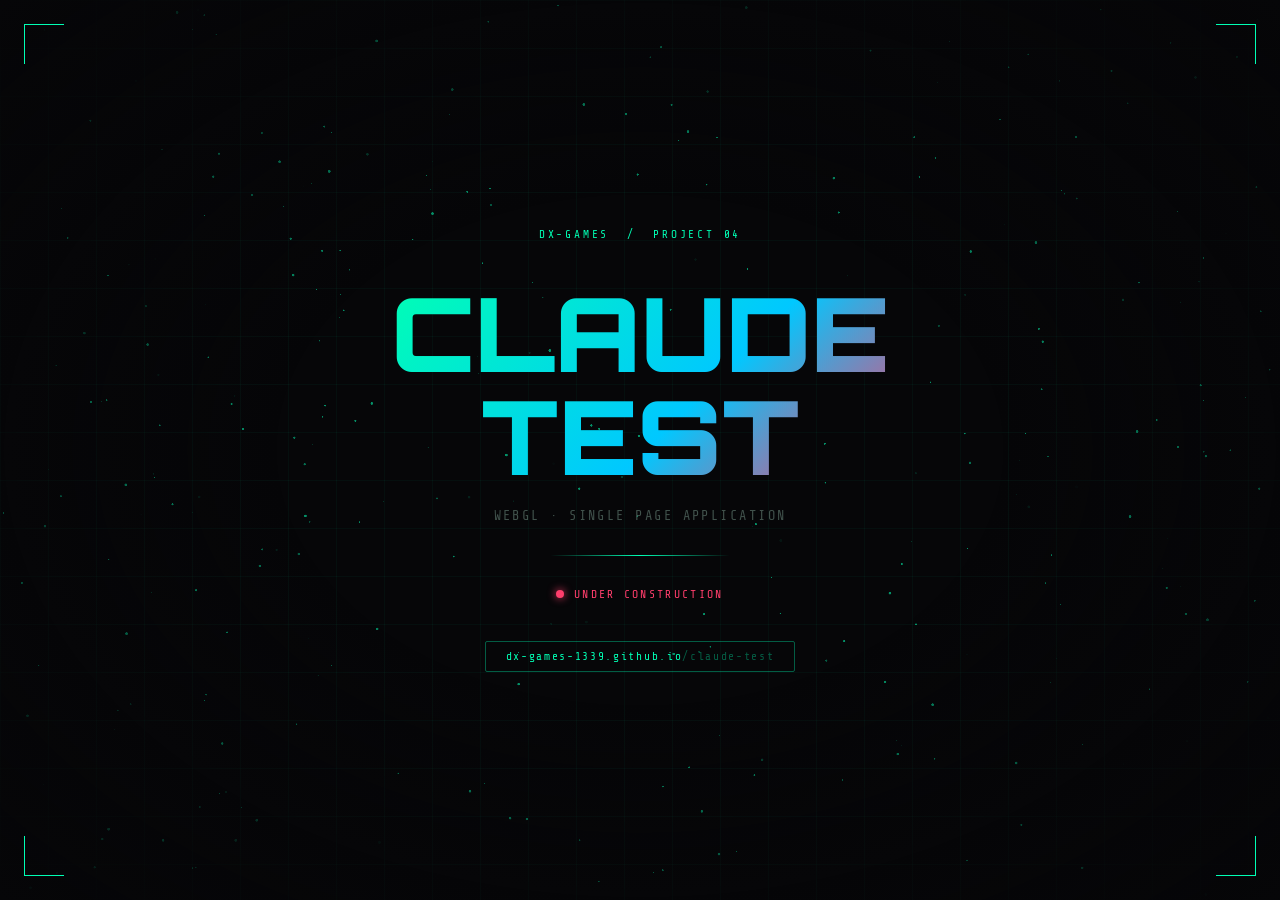
==== claude-test/index.html @ 75959285 "Create index.html" ====
<!DOCTYPE html>
<html lang="en">
<head>
  <meta charset="UTF-8" />
  <meta name="viewport" content="width=device-width, initial-scale=1.0" />
  <title>claude-test — dx-games</title>
  <style>
    @import url('https://fonts.googleapis.com/css2?family=Share+Tech+Mono&family=Orbitron:wght@400;700;900&display=swap');

    :root {
      --bg: #060608;
      --grid: rgba(0, 255, 180, 0.04);
      --accent: #00ffb4;
      --accent2: #ff3e6c;
      --dim: rgba(0, 255, 180, 0.35);
      --text: #c8ffe8;
      --muted: rgba(200, 255, 232, 0.3);
    }

    *, *::before, *::after { box-sizing: border-box; margin: 0; padding: 0; }

    html, body {
      width: 100%; height: 100%;
      background: var(--bg);
      color: var(--text);
      font-family: 'Share Tech Mono', monospace;
      overflow: hidden;
    }

    /* ── WebGL canvas ── */
    #glcanvas {
      position: fixed;
      inset: 0;
      width: 100%; height: 100%;
      display: block;
      z-index: 0;
    }

    /* ── grid overlay ── */
    .grid {
      position: fixed;
      inset: 0;
      background-image:
        linear-gradient(var(--grid) 1px, transparent 1px),
        linear-gradient(90deg, var(--grid) 1px, transparent 1px);
      background-size: 48px 48px;
      z-index: 1;
      pointer-events: none;
    }

    /* ── vignette ── */
    .vignette {
      position: fixed;
      inset: 0;
      background: radial-gradient(ellipse at center, transparent 40%, #060608 100%);
      z-index: 2;
      pointer-events: none;
    }

    /* ── main content ── */
    main {
      position: relative;
      z-index: 3;
      width: 100%; height: 100%;
      display: flex;
      flex-direction: column;
      align-items: center;
      justify-content: center;
      gap: 0;
      padding: 2rem;
    }

    .tag {
      font-family: 'Share Tech Mono', monospace;
      font-size: 0.7rem;
      letter-spacing: 0.25em;
      color: var(--accent);
      text-transform: uppercase;
      opacity: 0;
      animation: fadeUp 0.6s ease forwards 0.2s;
    }

    h1 {
      font-family: 'Orbitron', sans-serif;
      font-weight: 900;
      font-size: clamp(2.8rem, 8vw, 7rem);
      line-height: 1;
      text-align: center;
      margin: 0.4em 0 0.2em;
      background: linear-gradient(135deg, var(--accent) 0%, #00c8ff 60%, var(--accent2) 100%);
      -webkit-background-clip: text;
      -webkit-text-fill-color: transparent;
      background-clip: text;
      opacity: 0;
      animation: fadeUp 0.7s ease forwards 0.4s;
    }

    .sub {
      font-size: 0.85rem;
      letter-spacing: 0.18em;
      color: var(--muted);
      text-transform: uppercase;
      opacity: 0;
      animation: fadeUp 0.7s ease forwards 0.65s;
    }

    .divider {
      width: 180px;
      height: 1px;
      background: linear-gradient(90deg, transparent, var(--accent), transparent);
      margin: 2rem auto;
      opacity: 0;
      animation: fadeIn 1s ease forwards 0.9s;
    }

    .status-row {
      display: flex;
      align-items: center;
      gap: 0.6rem;
      opacity: 0;
      animation: fadeUp 0.6s ease forwards 1.1s;
    }

    .dot {
      width: 8px; height: 8px;
      border-radius: 50%;
      background: var(--accent2);
      box-shadow: 0 0 8px var(--accent2);
      animation: pulse 1.8s ease-in-out infinite;
    }

    .status-text {
      font-size: 0.72rem;
      letter-spacing: 0.2em;
      color: var(--accent2);
      text-transform: uppercase;
    }

    .url-badge {
      margin-top: 2.5rem;
      padding: 0.5rem 1.2rem;
      border: 1px solid var(--dim);
      border-radius: 2px;
      font-size: 0.7rem;
      letter-spacing: 0.15em;
      color: var(--dim);
      opacity: 0;
      animation: fadeUp 0.6s ease forwards 1.3s;
    }

    .url-badge span { color: var(--accent); }

    /* ── corner decorations ── */
    .corner {
      position: fixed;
      width: 40px; height: 40px;
      z-index: 4;
    }
    .corner::before, .corner::after {
      content: '';
      position: absolute;
      background: var(--accent);
    }
    .corner::before { width: 100%; height: 1px; }
    .corner::after  { width: 1px; height: 100%; }

    .corner.tl { top: 24px; left: 24px; }
    .corner.tr { top: 24px; right: 24px; transform: scaleX(-1); }
    .corner.bl { bottom: 24px; left: 24px; transform: scaleY(-1); }
    .corner.br { bottom: 24px; right: 24px; transform: scale(-1); }

    @keyframes fadeUp {
      from { opacity: 0; transform: translateY(16px); }
      to   { opacity: 1; transform: translateY(0); }
    }
    @keyframes fadeIn {
      from { opacity: 0; }
      to   { opacity: 1; }
    }
    @keyframes pulse {
      0%, 100% { opacity: 1; }
      50%       { opacity: 0.3; }
    }
  </style>
</head>
<body>

  <canvas id="glcanvas"></canvas>
  <div class="grid"></div>
  <div class="vignette"></div>

  <div class="corner tl"></div>
  <div class="corner tr"></div>
  <div class="corner bl"></div>
  <div class="corner br"></div>

  <main>
    <p class="tag">dx-games &nbsp;/&nbsp; project 04</p>
    <h1>CLAUDE<br>TEST</h1>
    <p class="sub">WebGL · Single Page Application</p>
    <div class="divider"></div>
    <div class="status-row">
      <div class="dot"></div>
      <span class="status-text">Under Construction</span>
    </div>
    <div class="url-badge">
      <span>dx-games-1339.github.io</span>/claude-test
    </div>
  </main>

  <script>
    /* ── Minimal WebGL particle field ── */
    const canvas = document.getElementById('glcanvas');
    const gl = canvas.getContext('webgl') || canvas.getContext('experimental-webgl');

    function resize() {
      canvas.width  = window.innerWidth;
      canvas.height = window.innerHeight;
      if (gl) gl.viewport(0, 0, canvas.width, canvas.height);
    }
    window.addEventListener('resize', resize);
    resize();

    if (!gl) {
      console.warn('WebGL not supported – canvas background disabled.');
    } else {

      /* ── shaders ── */
      const VS = `
        attribute vec2 a_pos;
        attribute float a_size;
        attribute float a_alpha;
        varying float v_alpha;
        void main() {
          gl_Position = vec4(a_pos, 0.0, 1.0);
          gl_PointSize = a_size;
          v_alpha = a_alpha;
        }
      `;

      const FS = `
        precision mediump float;
        varying float v_alpha;
        uniform vec3 u_color;
        void main() {
          vec2 uv = gl_PointCoord - 0.5;
          float d = length(uv);
          float fade = 1.0 - smoothstep(0.3, 0.5, d);
          gl_FragColor = vec4(u_color, fade * v_alpha);
        }
      `;

      function compile(type, src) {
        const s = gl.createShader(type);
        gl.shaderSource(s, src);
        gl.compileShader(s);
        return s;
      }

      const prog = gl.createProgram();
      gl.attachShader(prog, compile(gl.VERTEX_SHADER, VS));
      gl.attachShader(prog, compile(gl.FRAGMENT_SHADER, FS));
      gl.linkProgram(prog);
      gl.useProgram(prog);

      const aPos   = gl.getAttribLocation(prog, 'a_pos');
      const aSize  = gl.getAttribLocation(prog, 'a_size');
      const aAlpha = gl.getAttribLocation(prog, 'a_alpha');
      const uColor = gl.getUniformLocation(prog, 'u_color');

      /* ── particle data ── */
      const N = 320;
      const pos   = new Float32Array(N * 2);
      const size  = new Float32Array(N);
      const alpha = new Float32Array(N);
      const vel   = new Float32Array(N * 2);
      const life  = new Float32Array(N);
      const maxLife = new Float32Array(N);

      function spawn(i) {
        pos[i*2]   = (Math.random() * 2 - 1);
        pos[i*2+1] = (Math.random() * 2 - 1);
        vel[i*2]   = (Math.random() - 0.5) * 0.0006;
        vel[i*2+1] = (Math.random() - 0.5) * 0.0006;
        size[i]    = Math.random() * 2.5 + 1.0;
        maxLife[i] = Math.random() * 300 + 120;
        life[i]    = Math.random() * maxLife[i]; // stagger starts
        alpha[i]   = 0;
      }

      for (let i = 0; i < N; i++) spawn(i);

      /* ── buffers ── */
      const bufPos   = gl.createBuffer();
      const bufSize  = gl.createBuffer();
      const bufAlpha = gl.createBuffer();

      gl.enable(gl.BLEND);
      gl.blendFunc(gl.SRC_ALPHA, gl.ONE);

      /* ── render loop ── */
      let last = 0;
      function frame(ts) {
        const dt = Math.min(ts - last, 32);
        last = ts;

        gl.clearColor(0, 0, 0, 0);
        gl.clear(gl.COLOR_BUFFER_BIT);

        // update
        for (let i = 0; i < N; i++) {
          life[i] += dt * 0.05;
          if (life[i] > maxLife[i]) { spawn(i); life[i] = 0; }

          const t = life[i] / maxLife[i];
          alpha[i] = t < 0.15
            ? t / 0.15
            : t > 0.75
              ? 1 - (t - 0.75) / 0.25
              : 1.0;
          alpha[i] *= 0.55;

          pos[i*2]   += vel[i*2];
          pos[i*2+1] += vel[i*2+1];

          // wrap
          if (pos[i*2]   >  1.05) pos[i*2]   = -1.05;
          if (pos[i*2]   < -1.05) pos[i*2]   =  1.05;
          if (pos[i*2+1] >  1.05) pos[i*2+1] = -1.05;
          if (pos[i*2+1] < -1.05) pos[i*2+1] =  1.05;
        }

        // upload & draw — teal particles
        gl.uniform3f(uColor, 0.0, 1.0, 0.7);

        gl.bindBuffer(gl.ARRAY_BUFFER, bufPos);
        gl.bufferData(gl.ARRAY_BUFFER, pos, gl.DYNAMIC_DRAW);
        gl.enableVertexAttribArray(aPos);
        gl.vertexAttribPointer(aPos, 2, gl.FLOAT, false, 0, 0);

        gl.bindBuffer(gl.ARRAY_BUFFER, bufSize);
        gl.bufferData(gl.ARRAY_BUFFER, size, gl.DYNAMIC_DRAW);
        gl.enableVertexAttribArray(aSize);
        gl.vertexAttribPointer(aSize, 1, gl.FLOAT, false, 0, 0);

        gl.bindBuffer(gl.ARRAY_BUFFER, bufAlpha);
        gl.bufferData(gl.ARRAY_BUFFER, alpha, gl.DYNAMIC_DRAW);
        gl.enableVertexAttribArray(aAlpha);
        gl.vertexAttribPointer(aAlpha, 1, gl.FLOAT, false, 0, 0);

        gl.drawArrays(gl.POINTS, 0, N);

        requestAnimationFrame(frame);
      }

      requestAnimationFrame(frame);
    }
  </script>
</body>
</html>
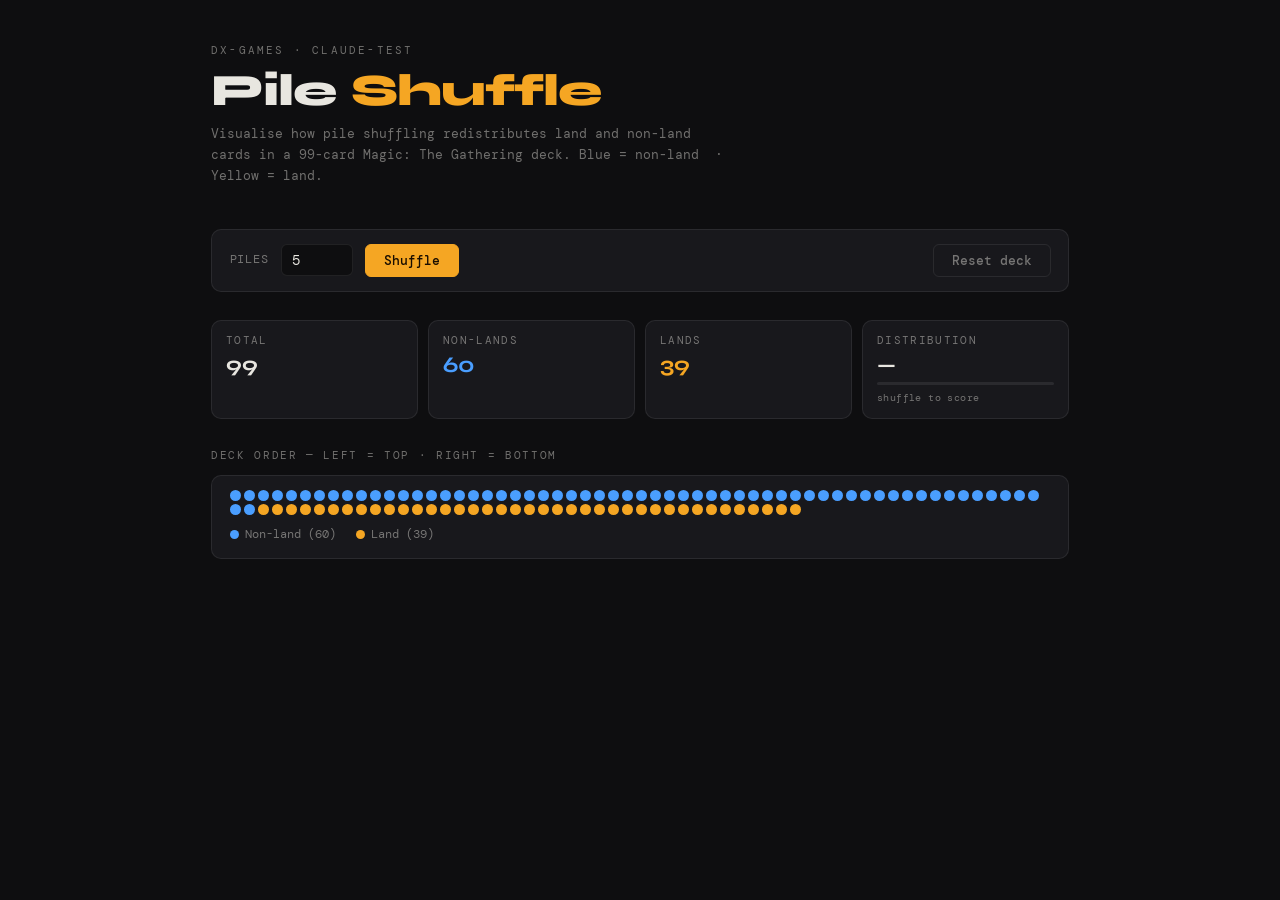
==== commit 1495eeed: "Update index.html" ====
--- a/claude-test/index.html
+++ b/claude-test/index.html
@@ -3,358 +3,484 @@
 <head>
   <meta charset="UTF-8" />
   <meta name="viewport" content="width=device-width, initial-scale=1.0" />
-  <title>claude-test — dx-games</title>
+  <title>Pile Shuffle — MTG Deck Visualizer</title>
+  <link rel="preconnect" href="https://fonts.googleapis.com" />
+  <link rel="preconnect" href="https://fonts.gstatic.com" crossorigin />
+  <link href="https://fonts.googleapis.com/css2?family=Syne:wght@400;700;800&family=DM+Mono:wght@400;500&display=swap" rel="stylesheet" />
   <style>
-    @import url('https://fonts.googleapis.com/css2?family=Share+Tech+Mono&family=Orbitron:wght@400;700;900&display=swap');
+    *, *::before, *::after { box-sizing: border-box; margin: 0; padding: 0; }
 
     :root {
-      --bg: #060608;
-      --grid: rgba(0, 255, 180, 0.04);
-      --accent: #00ffb4;
-      --accent2: #ff3e6c;
-      --dim: rgba(0, 255, 180, 0.35);
-      --text: #c8ffe8;
-      --muted: rgba(200, 255, 232, 0.3);
-    }
-
-    *, *::before, *::after { box-sizing: border-box; margin: 0; padding: 0; }
+      --bg:        #0e0e10;
+      --surface:   #18181c;
+      --border:    rgba(255,255,255,0.08);
+      --text:      #e8e6e0;
+      --muted:     rgba(232,230,224,0.45);
+      --blue:      #4a9eff;
+      --amber:     #f5a623;
+      --radius:    10px;
+    }
 
     html, body {
-      width: 100%; height: 100%;
+      min-height: 100%;
       background: var(--bg);
       color: var(--text);
-      font-family: 'Share Tech Mono', monospace;
+      font-family: 'DM Mono', monospace;
+      font-size: 14px;
+      line-height: 1.6;
+    }
+
+    .page {
+      max-width: 900px;
+      margin: 0 auto;
+      padding: 3rem 1.5rem 5rem;
+    }
+
+    /* header */
+    header { margin-bottom: 3rem; }
+    .eyebrow {
+      font-size: 11px;
+      letter-spacing: 0.2em;
+      text-transform: uppercase;
+      color: var(--muted);
+      margin-bottom: 0.5rem;
+    }
+    h1 {
+      font-family: 'Syne', sans-serif;
+      font-weight: 800;
+      font-size: clamp(2rem, 5vw, 3.2rem);
+      line-height: 1.05;
+      letter-spacing: -0.02em;
+    }
+    h1 span { color: var(--amber); }
+    .subtitle {
+      margin-top: 0.75rem;
+      font-size: 13px;
+      color: var(--muted);
+      max-width: 520px;
+    }
+
+    /* controls */
+    .controls {
+      display: flex;
+      align-items: center;
+      gap: 12px;
+      flex-wrap: wrap;
+      margin-bottom: 2rem;
+      padding: 1rem 1.25rem;
+      background: var(--surface);
+      border: 1px solid var(--border);
+      border-radius: var(--radius);
+    }
+    .controls label {
+      font-size: 12px;
+      letter-spacing: 0.08em;
+      color: var(--muted);
+      text-transform: uppercase;
+    }
+    .controls input[type=number] {
+      width: 72px;
+      padding: 6px 10px;
+      background: var(--bg);
+      border: 1px solid var(--border);
+      border-radius: 6px;
+      color: var(--text);
+      font-family: 'DM Mono', monospace;
+      font-size: 14px;
+      outline: none;
+      transition: border-color 0.2s;
+    }
+    .controls input[type=number]:focus { border-color: rgba(255,255,255,0.3); }
+    .controls input[type=number]::-webkit-outer-spin-button,
+    .controls input[type=number]::-webkit-inner-spin-button { -webkit-appearance: none; }
+    .controls input[type=number] { -moz-appearance: textfield; }
+
+    .btn {
+      padding: 7px 18px;
+      border-radius: 6px;
+      font-family: 'DM Mono', monospace;
+      font-size: 13px;
+      font-weight: 500;
+      cursor: pointer;
+      transition: opacity 0.15s, transform 0.1s;
+      border: 1px solid var(--border);
+    }
+    .btn:active { transform: scale(0.97); }
+    .btn-primary { background: var(--amber); color: #1a0e00; border-color: var(--amber); }
+    .btn-primary:hover { opacity: 0.88; }
+    .btn-ghost { background: transparent; color: var(--muted); }
+    .btn-ghost:hover { color: var(--text); border-color: rgba(255,255,255,0.2); }
+    .controls-spacer { flex: 1; }
+
+    /* stats */
+    .stats {
+      display: grid;
+      grid-template-columns: repeat(4, 1fr);
+      gap: 10px;
+      margin-bottom: 2rem;
+    }
+    @media (max-width: 540px) {
+      .stats { grid-template-columns: repeat(2, 1fr); }
+    }
+    .stat {
+      background: var(--surface);
+      border: 1px solid var(--border);
+      border-radius: var(--radius);
+      padding: 0.85rem 1rem;
+    }
+    .stat-label {
+      font-size: 11px;
+      letter-spacing: 0.12em;
+      text-transform: uppercase;
+      color: var(--muted);
+      margin-bottom: 4px;
+    }
+    .stat-value {
+      font-family: 'Syne', sans-serif;
+      font-weight: 700;
+      font-size: 1.6rem;
+      line-height: 1;
+    }
+    .stat-value.blue  { color: var(--blue); }
+    .stat-value.amber { color: var(--amber); }
+    .stat-value.score { color: var(--text); transition: color 0.4s; }
+
+    .score-bar-wrap {
+      margin-top: 6px;
+      height: 3px;
+      background: rgba(255,255,255,0.08);
+      border-radius: 2px;
       overflow: hidden;
     }
-
-    /* ── WebGL canvas ── */
-    #glcanvas {
-      position: fixed;
-      inset: 0;
-      width: 100%; height: 100%;
-      display: block;
-      z-index: 0;
-    }
-
-    /* ── grid overlay ── */
-    .grid {
-      position: fixed;
-      inset: 0;
-      background-image:
-        linear-gradient(var(--grid) 1px, transparent 1px),
-        linear-gradient(90deg, var(--grid) 1px, transparent 1px);
-      background-size: 48px 48px;
-      z-index: 1;
-      pointer-events: none;
-    }
-
-    /* ── vignette ── */
-    .vignette {
-      position: fixed;
-      inset: 0;
-      background: radial-gradient(ellipse at center, transparent 40%, #060608 100%);
-      z-index: 2;
-      pointer-events: none;
-    }
-
-    /* ── main content ── */
-    main {
-      position: relative;
-      z-index: 3;
-      width: 100%; height: 100%;
+    .score-bar {
+      height: 100%;
+      border-radius: 2px;
+      transition: width 0.5s ease, background 0.4s;
+    }
+    .stat-sub {
+      font-size: 10px;
+      color: var(--muted);
+      margin-top: 5px;
+      letter-spacing: 0.04em;
+    }
+
+    /* deck */
+    .deck-section { margin-bottom: 2rem; }
+    .section-label {
+      font-size: 11px;
+      letter-spacing: 0.15em;
+      text-transform: uppercase;
+      color: var(--muted);
+      margin-bottom: 10px;
+    }
+    .deck-wrap {
+      background: var(--surface);
+      border: 1px solid var(--border);
+      border-radius: var(--radius);
+      padding: 1rem 1.25rem;
+    }
+    #deck-grid { display: flex; flex-wrap: wrap; gap: 3px; }
+    .dot {
+      width: 11px;
+      height: 11px;
+      border-radius: 50%;
+      flex-shrink: 0;
+      transition: background 0.25s;
+    }
+    .dot.nonland { background: var(--blue); }
+    .dot.land    { background: var(--amber); }
+
+    .legend { display: flex; gap: 20px; margin-top: 10px; }
+    .legend-item { display: flex; align-items: center; gap: 6px; font-size: 12px; color: var(--muted); }
+    .legend-dot  { width: 9px; height: 9px; border-radius: 50%; flex-shrink: 0; }
+
+    /* pile preview */
+    #pile-preview { display: none; margin-bottom: 2rem; }
+    .piles-grid { display: grid; gap: 8px; }
+    .pile-card {
+      background: var(--surface);
+      border: 1px solid var(--border);
+      border-radius: var(--radius);
+      padding: 0.65rem 1rem;
+    }
+    .pile-title {
+      font-size: 11px;
+      letter-spacing: 0.1em;
+      text-transform: uppercase;
+      color: var(--muted);
+      margin-bottom: 6px;
+    }
+    .pile-dots { display: flex; flex-wrap: wrap; gap: 3px; }
+    .pile-dots .dot { width: 9px; height: 9px; transition: none; }
+
+    /* history */
+    #history-section { display: none; }
+    .history-list {
       display: flex;
       flex-direction: column;
-      align-items: center;
-      justify-content: center;
-      gap: 0;
-      padding: 2rem;
-    }
-
-    .tag {
-      font-family: 'Share Tech Mono', monospace;
-      font-size: 0.7rem;
-      letter-spacing: 0.25em;
-      color: var(--accent);
-      text-transform: uppercase;
-      opacity: 0;
-      animation: fadeUp 0.6s ease forwards 0.2s;
-    }
-
-    h1 {
-      font-family: 'Orbitron', sans-serif;
-      font-weight: 900;
-      font-size: clamp(2.8rem, 8vw, 7rem);
-      line-height: 1;
-      text-align: center;
-      margin: 0.4em 0 0.2em;
-      background: linear-gradient(135deg, var(--accent) 0%, #00c8ff 60%, var(--accent2) 100%);
-      -webkit-background-clip: text;
-      -webkit-text-fill-color: transparent;
-      background-clip: text;
-      opacity: 0;
-      animation: fadeUp 0.7s ease forwards 0.4s;
-    }
-
-    .sub {
-      font-size: 0.85rem;
-      letter-spacing: 0.18em;
-      color: var(--muted);
-      text-transform: uppercase;
-      opacity: 0;
-      animation: fadeUp 0.7s ease forwards 0.65s;
-    }
-
-    .divider {
-      width: 180px;
-      height: 1px;
-      background: linear-gradient(90deg, transparent, var(--accent), transparent);
-      margin: 2rem auto;
-      opacity: 0;
-      animation: fadeIn 1s ease forwards 0.9s;
-    }
-
-    .status-row {
+      gap: 6px;
+      max-height: 240px;
+      overflow-y: auto;
+    }
+    .history-list::-webkit-scrollbar { width: 4px; }
+    .history-list::-webkit-scrollbar-thumb { background: var(--border); border-radius: 2px; }
+    .history-item {
       display: flex;
       align-items: center;
-      gap: 0.6rem;
-      opacity: 0;
-      animation: fadeUp 0.6s ease forwards 1.1s;
-    }
-
-    .dot {
-      width: 8px; height: 8px;
-      border-radius: 50%;
-      background: var(--accent2);
-      box-shadow: 0 0 8px var(--accent2);
-      animation: pulse 1.8s ease-in-out infinite;
-    }
-
-    .status-text {
-      font-size: 0.72rem;
-      letter-spacing: 0.2em;
-      color: var(--accent2);
-      text-transform: uppercase;
-    }
-
-    .url-badge {
-      margin-top: 2.5rem;
-      padding: 0.5rem 1.2rem;
-      border: 1px solid var(--dim);
-      border-radius: 2px;
-      font-size: 0.7rem;
-      letter-spacing: 0.15em;
-      color: var(--dim);
-      opacity: 0;
-      animation: fadeUp 0.6s ease forwards 1.3s;
-    }
-
-    .url-badge span { color: var(--accent); }
-
-    /* ── corner decorations ── */
-    .corner {
-      position: fixed;
-      width: 40px; height: 40px;
-      z-index: 4;
-    }
-    .corner::before, .corner::after {
-      content: '';
-      position: absolute;
-      background: var(--accent);
-    }
-    .corner::before { width: 100%; height: 1px; }
-    .corner::after  { width: 1px; height: 100%; }
-
-    .corner.tl { top: 24px; left: 24px; }
-    .corner.tr { top: 24px; right: 24px; transform: scaleX(-1); }
-    .corner.bl { bottom: 24px; left: 24px; transform: scaleY(-1); }
-    .corner.br { bottom: 24px; right: 24px; transform: scale(-1); }
-
+      gap: 10px;
+      background: var(--surface);
+      border: 1px solid var(--border);
+      border-radius: 6px;
+      padding: 6px 10px;
+    }
+    .history-n    { font-size: 11px; color: var(--muted); min-width: 28px; }
+    .history-tag  { font-size: 11px; letter-spacing: 0.08em; color: var(--amber); min-width: 54px; }
+    .history-mini { display: flex; flex-wrap: wrap; gap: 2px; flex: 1; }
+    .history-mini .dot { width: 6px; height: 6px; transition: none; }
+
+    /* entrance */
     @keyframes fadeUp {
-      from { opacity: 0; transform: translateY(16px); }
+      from { opacity: 0; transform: translateY(14px); }
       to   { opacity: 1; transform: translateY(0); }
     }
-    @keyframes fadeIn {
-      from { opacity: 0; }
-      to   { opacity: 1; }
-    }
-    @keyframes pulse {
-      0%, 100% { opacity: 1; }
-      50%       { opacity: 0.3; }
-    }
+    .page > * { opacity: 0; animation: fadeUp 0.5s ease forwards; }
+    header        { animation-delay: 0.05s; }
+    .controls     { animation-delay: 0.15s; }
+    .stats        { animation-delay: 0.22s; }
+    .deck-section { animation-delay: 0.28s; }
   </style>
 </head>
 <body>
-
-  <canvas id="glcanvas"></canvas>
-  <div class="grid"></div>
-  <div class="vignette"></div>
-
-  <div class="corner tl"></div>
-  <div class="corner tr"></div>
-  <div class="corner bl"></div>
-  <div class="corner br"></div>
-
-  <main>
-    <p class="tag">dx-games &nbsp;/&nbsp; project 04</p>
-    <h1>CLAUDE<br>TEST</h1>
-    <p class="sub">WebGL · Single Page Application</p>
-    <div class="divider"></div>
-    <div class="status-row">
-      <div class="dot"></div>
-      <span class="status-text">Under Construction</span>
+<div class="page">
+
+  <header>
+    <p class="eyebrow">dx-games · claude-test</p>
+    <h1>Pile <span>Shuffle</span></h1>
+    <p class="subtitle">
+      Visualise how pile shuffling redistributes land and non-land cards in a 99-card Magic: The Gathering deck.
+      Blue&nbsp;=&nbsp;non-land &nbsp;·&nbsp; Yellow&nbsp;=&nbsp;land.
+    </p>
+  </header>
+
+  <div class="controls">
+    <label for="pile-input">Piles</label>
+    <input type="number" id="pile-input" min="2" max="33" value="5" step="1" />
+    <button class="btn btn-primary" id="shuffle-btn">Shuffle</button>
+    <div class="controls-spacer"></div>
+    <button class="btn btn-ghost" id="reset-btn">Reset deck</button>
+  </div>
+
+  <div class="stats">
+    <div class="stat">
+      <div class="stat-label">Total</div>
+      <div class="stat-value" id="stat-total">99</div>
     </div>
-    <div class="url-badge">
-      <span>dx-games-1339.github.io</span>/claude-test
+    <div class="stat">
+      <div class="stat-label">Non-lands</div>
+      <div class="stat-value blue" id="stat-nonland">60</div>
     </div>
-  </main>
-
-  <script>
-    /* ── Minimal WebGL particle field ── */
-    const canvas = document.getElementById('glcanvas');
-    const gl = canvas.getContext('webgl') || canvas.getContext('experimental-webgl');
-
-    function resize() {
-      canvas.width  = window.innerWidth;
-      canvas.height = window.innerHeight;
-      if (gl) gl.viewport(0, 0, canvas.width, canvas.height);
-    }
-    window.addEventListener('resize', resize);
-    resize();
-
-    if (!gl) {
-      console.warn('WebGL not supported – canvas background disabled.');
-    } else {
-
-      /* ── shaders ── */
-      const VS = `
-        attribute vec2 a_pos;
-        attribute float a_size;
-        attribute float a_alpha;
-        varying float v_alpha;
-        void main() {
-          gl_Position = vec4(a_pos, 0.0, 1.0);
-          gl_PointSize = a_size;
-          v_alpha = a_alpha;
-        }
-      `;
-
-      const FS = `
-        precision mediump float;
-        varying float v_alpha;
-        uniform vec3 u_color;
-        void main() {
-          vec2 uv = gl_PointCoord - 0.5;
-          float d = length(uv);
-          float fade = 1.0 - smoothstep(0.3, 0.5, d);
-          gl_FragColor = vec4(u_color, fade * v_alpha);
-        }
-      `;
-
-      function compile(type, src) {
-        const s = gl.createShader(type);
-        gl.shaderSource(s, src);
-        gl.compileShader(s);
-        return s;
-      }
-
-      const prog = gl.createProgram();
-      gl.attachShader(prog, compile(gl.VERTEX_SHADER, VS));
-      gl.attachShader(prog, compile(gl.FRAGMENT_SHADER, FS));
-      gl.linkProgram(prog);
-      gl.useProgram(prog);
-
-      const aPos   = gl.getAttribLocation(prog, 'a_pos');
-      const aSize  = gl.getAttribLocation(prog, 'a_size');
-      const aAlpha = gl.getAttribLocation(prog, 'a_alpha');
-      const uColor = gl.getUniformLocation(prog, 'u_color');
-
-      /* ── particle data ── */
-      const N = 320;
-      const pos   = new Float32Array(N * 2);
-      const size  = new Float32Array(N);
-      const alpha = new Float32Array(N);
-      const vel   = new Float32Array(N * 2);
-      const life  = new Float32Array(N);
-      const maxLife = new Float32Array(N);
-
-      function spawn(i) {
-        pos[i*2]   = (Math.random() * 2 - 1);
-        pos[i*2+1] = (Math.random() * 2 - 1);
-        vel[i*2]   = (Math.random() - 0.5) * 0.0006;
-        vel[i*2+1] = (Math.random() - 0.5) * 0.0006;
-        size[i]    = Math.random() * 2.5 + 1.0;
-        maxLife[i] = Math.random() * 300 + 120;
-        life[i]    = Math.random() * maxLife[i]; // stagger starts
-        alpha[i]   = 0;
-      }
-
-      for (let i = 0; i < N; i++) spawn(i);
-
-      /* ── buffers ── */
-      const bufPos   = gl.createBuffer();
-      const bufSize  = gl.createBuffer();
-      const bufAlpha = gl.createBuffer();
-
-      gl.enable(gl.BLEND);
-      gl.blendFunc(gl.SRC_ALPHA, gl.ONE);
-
-      /* ── render loop ── */
-      let last = 0;
-      function frame(ts) {
-        const dt = Math.min(ts - last, 32);
-        last = ts;
-
-        gl.clearColor(0, 0, 0, 0);
-        gl.clear(gl.COLOR_BUFFER_BIT);
-
-        // update
-        for (let i = 0; i < N; i++) {
-          life[i] += dt * 0.05;
-          if (life[i] > maxLife[i]) { spawn(i); life[i] = 0; }
-
-          const t = life[i] / maxLife[i];
-          alpha[i] = t < 0.15
-            ? t / 0.15
-            : t > 0.75
-              ? 1 - (t - 0.75) / 0.25
-              : 1.0;
-          alpha[i] *= 0.55;
-
-          pos[i*2]   += vel[i*2];
-          pos[i*2+1] += vel[i*2+1];
-
-          // wrap
-          if (pos[i*2]   >  1.05) pos[i*2]   = -1.05;
-          if (pos[i*2]   < -1.05) pos[i*2]   =  1.05;
-          if (pos[i*2+1] >  1.05) pos[i*2+1] = -1.05;
-          if (pos[i*2+1] < -1.05) pos[i*2+1] =  1.05;
-        }
-
-        // upload & draw — teal particles
-        gl.uniform3f(uColor, 0.0, 1.0, 0.7);
-
-        gl.bindBuffer(gl.ARRAY_BUFFER, bufPos);
-        gl.bufferData(gl.ARRAY_BUFFER, pos, gl.DYNAMIC_DRAW);
-        gl.enableVertexAttribArray(aPos);
-        gl.vertexAttribPointer(aPos, 2, gl.FLOAT, false, 0, 0);
-
-        gl.bindBuffer(gl.ARRAY_BUFFER, bufSize);
-        gl.bufferData(gl.ARRAY_BUFFER, size, gl.DYNAMIC_DRAW);
-        gl.enableVertexAttribArray(aSize);
-        gl.vertexAttribPointer(aSize, 1, gl.FLOAT, false, 0, 0);
-
-        gl.bindBuffer(gl.ARRAY_BUFFER, bufAlpha);
-        gl.bufferData(gl.ARRAY_BUFFER, alpha, gl.DYNAMIC_DRAW);
-        gl.enableVertexAttribArray(aAlpha);
-        gl.vertexAttribPointer(aAlpha, 1, gl.FLOAT, false, 0, 0);
-
-        gl.drawArrays(gl.POINTS, 0, N);
-
-        requestAnimationFrame(frame);
-      }
-
-      requestAnimationFrame(frame);
-    }
-  </script>
+    <div class="stat">
+      <div class="stat-label">Lands</div>
+      <div class="stat-value amber" id="stat-land">39</div>
+    </div>
+    <div class="stat" id="stat-dist-card">
+      <div class="stat-label">Distribution</div>
+      <div class="stat-value score" id="stat-dist">—</div>
+      <div class="score-bar-wrap"><div class="score-bar" id="score-bar" style="width:0%;background:#444;"></div></div>
+      <div class="stat-sub" id="stat-dist-sub">shuffle to score</div>
+    </div>
+  </div>
+
+  <div class="deck-section">
+    <div class="section-label" id="deck-desc">Deck order — left = top · right = bottom</div>
+    <div class="deck-wrap">
+      <div id="deck-grid"></div>
+      <div class="legend">
+        <div class="legend-item">
+          <div class="legend-dot" style="background:var(--blue);"></div>Non-land (60)
+        </div>
+        <div class="legend-item">
+          <div class="legend-dot" style="background:var(--amber);"></div>Land (39)
+        </div>
+      </div>
+    </div>
+  </div>
+
+  <div id="pile-preview">
+    <div class="section-label" id="pile-section-label">Piles during last shuffle</div>
+    <div class="piles-grid" id="piles-grid"></div>
+  </div>
+
+  <div id="history-section">
+    <div class="section-label">Shuffle history</div>
+    <div class="history-list" id="history-list"></div>
+  </div>
+
+</div>
+<script>
+  const NONLAND_COUNT = 60;
+  const LAND_COUNT    = 39;
+
+  function freshDeck() {
+    return Array.from({length: NONLAND_COUNT + LAND_COUNT}, (_, i) =>
+      i < NONLAND_COUNT ? 'nonland' : 'land'
+    );
+  }
+
+  function pileShuffle(deck, n) {
+    const buckets = Array.from({length: n}, () => []);
+    deck.forEach((card, i) => buckets[i % n].push(card));
+    return { result: buckets.flat(), buckets };
+  }
+
+  function distributionScore(deck) {
+    // Count runs (consecutive sequences of the same card type)
+    let runs = 1;
+    for (let i = 1; i < deck.length; i++) {
+      if (deck[i] !== deck[i - 1]) runs++;
+    }
+    // Minimum runs = 2 (all non-lands then all lands, or vice versa)
+    const minRuns = 2;
+    // Maximum possible runs given L lands and N non-lands:
+    // perfectly interleaved = 2 * min(L, N) + (max - min > 0 ? 1 : 0)
+    const lands    = deck.filter(c => c === 'land').length;
+    const nonlands = deck.length - lands;
+    const minCount = Math.min(lands, nonlands);
+    const maxCount = Math.max(lands, nonlands);
+    const maxRuns  = 2 * minCount + (maxCount > minCount ? 1 : 0);
+    const score    = Math.round((runs - minRuns) / (maxRuns - minRuns) * 100);
+    return Math.max(0, Math.min(100, score));
+  }
+
+  function renderScore(score, isReset) {
+    const val = document.getElementById('stat-dist');
+    const bar = document.getElementById('score-bar');
+    const sub = document.getElementById('stat-dist-sub');
+    if (isReset) {
+      val.textContent = '—';
+      val.style.color = '';
+      bar.style.width = '0%';
+      bar.style.background = '#444';
+      sub.textContent = 'shuffle to score';
+      return;
+    }
+    val.textContent = score + '%';
+    const color = score >= 80 ? '#4ade80'
+                : score >= 55 ? '#f5a623'
+                :               '#f87171';
+    val.style.color    = color;
+    bar.style.width    = score + '%';
+    bar.style.background = color;
+    sub.textContent = score >= 80 ? 'well distributed'
+                    : score >= 55 ? 'moderately distributed'
+                    :               'poorly distributed';
+  }
+
+  function makeDot(type, size) {
+    const d = document.createElement('div');
+    d.className = 'dot ' + type;
+    if (size) { d.style.width = size; d.style.height = size; }
+    return d;
+  }
+
+  function renderDeck(deck) {
+    const grid = document.getElementById('deck-grid');
+    grid.innerHTML = '';
+    deck.forEach(t => grid.appendChild(makeDot(t)));
+  }
+
+  function renderPiles(buckets) {
+    const wrap  = document.getElementById('pile-preview');
+    const grid  = document.getElementById('piles-grid');
+    const label = document.getElementById('pile-section-label');
+    const n     = buckets.length;
+    label.textContent = 'Piles during last shuffle (' + n + ' piles)';
+    grid.style.gridTemplateColumns = 'repeat(' + Math.min(n, 6) + ', 1fr)';
+    grid.innerHTML = '';
+    buckets.forEach((pile, i) => {
+      const card  = document.createElement('div');
+      card.className = 'pile-card';
+      const title = document.createElement('div');
+      title.className = 'pile-title';
+      title.textContent = 'Pile ' + (i + 1);
+      const dots  = document.createElement('div');
+      dots.className = 'pile-dots';
+      pile.forEach(t => dots.appendChild(makeDot(t, '9px')));
+      card.appendChild(title);
+      card.appendChild(dots);
+      grid.appendChild(card);
+    });
+    wrap.style.display = '';
+  }
+
+  function renderHistoryItem(entry) {
+    const row = document.createElement('div');
+    row.className = 'history-item';
+    const num = document.createElement('span');
+    num.className = 'history-n';
+    num.textContent = '#' + entry.n;
+    const tag = document.createElement('span');
+    tag.className = 'history-tag';
+    tag.textContent = entry.piles + ' piles';
+    const mini = document.createElement('div');
+    mini.className = 'history-mini';
+    entry.snap.forEach(t => mini.appendChild(makeDot(t)));
+    row.appendChild(num);
+    row.appendChild(tag);
+    row.appendChild(mini);
+    return row;
+  }
+
+  let deck = freshDeck();
+  let shuffleCount = 0;
+  let history = [];
+
+  function updateStats() {
+    const lands = deck.filter(c => c === 'land').length;
+    document.getElementById('stat-total').textContent   = deck.length;
+    document.getElementById('stat-nonland').textContent = deck.length - lands;
+    document.getElementById('stat-land').textContent    = lands;
+  }
+
+  renderDeck(deck);
+  updateStats();
+
+  document.getElementById('shuffle-btn').addEventListener('click', () => {
+    const val = parseInt(document.getElementById('pile-input').value, 10);
+    if (isNaN(val) || val < 2) { alert('Please enter at least 2 piles.'); return; }
+    if (val > 33)              { alert('Maximum 33 piles for a 99-card deck.'); return; }
+
+    const { result, buckets } = pileShuffle(deck, val);
+    deck = result;
+    shuffleCount++;
+
+    updateStats();
+    renderDeck(deck);
+    renderPiles(buckets);
+    renderScore(distributionScore(deck), false);
+
+    history.unshift({ n: shuffleCount, piles: val, snap: [...deck] });
+    const section = document.getElementById('history-section');
+    const list    = document.getElementById('history-list');
+    section.style.display = '';
+    list.innerHTML = '';
+    history.forEach(h => list.appendChild(renderHistoryItem(h)));
+
+    document.getElementById('deck-desc').textContent =
+      'After shuffle #' + shuffleCount + ' (' + val + ' piles) — left = top · right = bottom';
+  });
+
+  document.getElementById('reset-btn').addEventListener('click', () => {
+    deck = freshDeck();
+    shuffleCount = 0;
+    history = [];
+    updateStats();
+    renderDeck(deck);
+    document.getElementById('deck-desc').textContent = 'Deck order — left = top · right = bottom';
+    document.getElementById('pile-preview').style.display   = 'none';
+    document.getElementById('history-section').style.display = 'none';
+    renderScore(0, true);
+  });
+</script>
 </body>
 </html>
